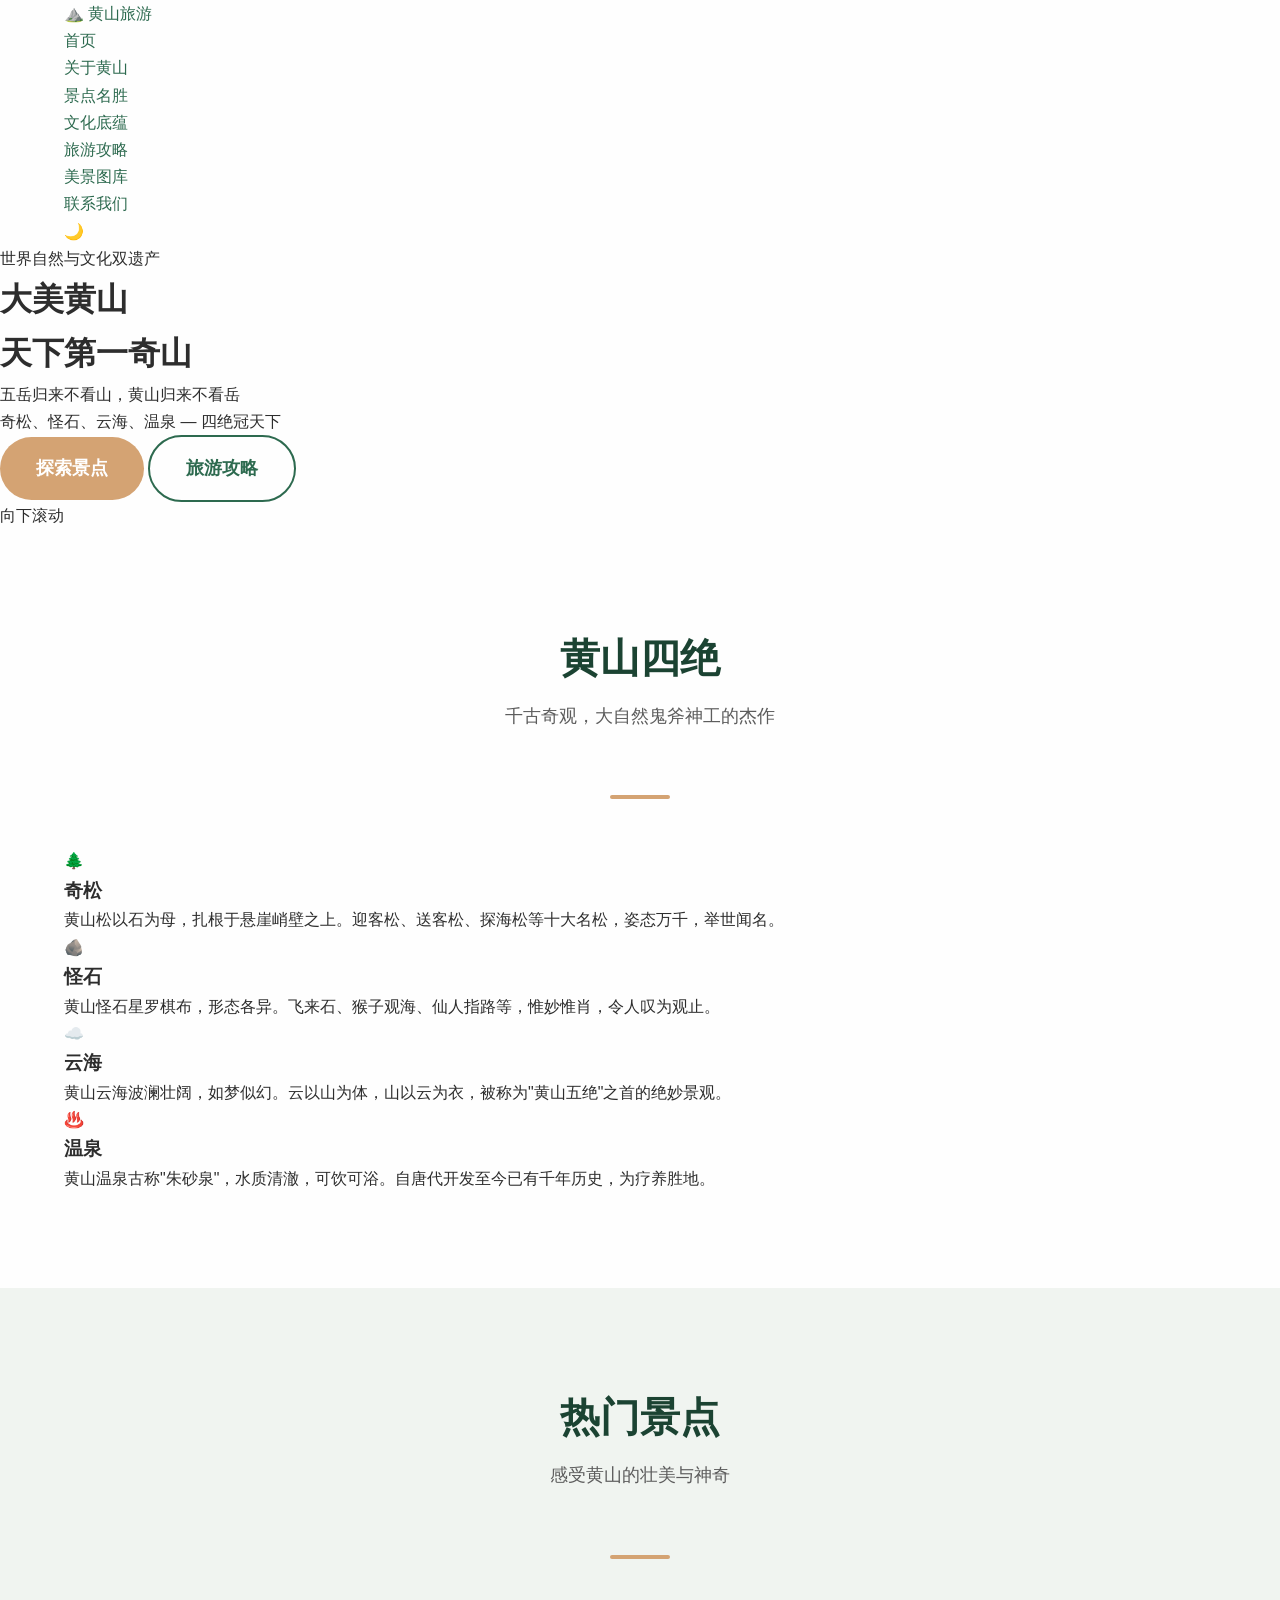
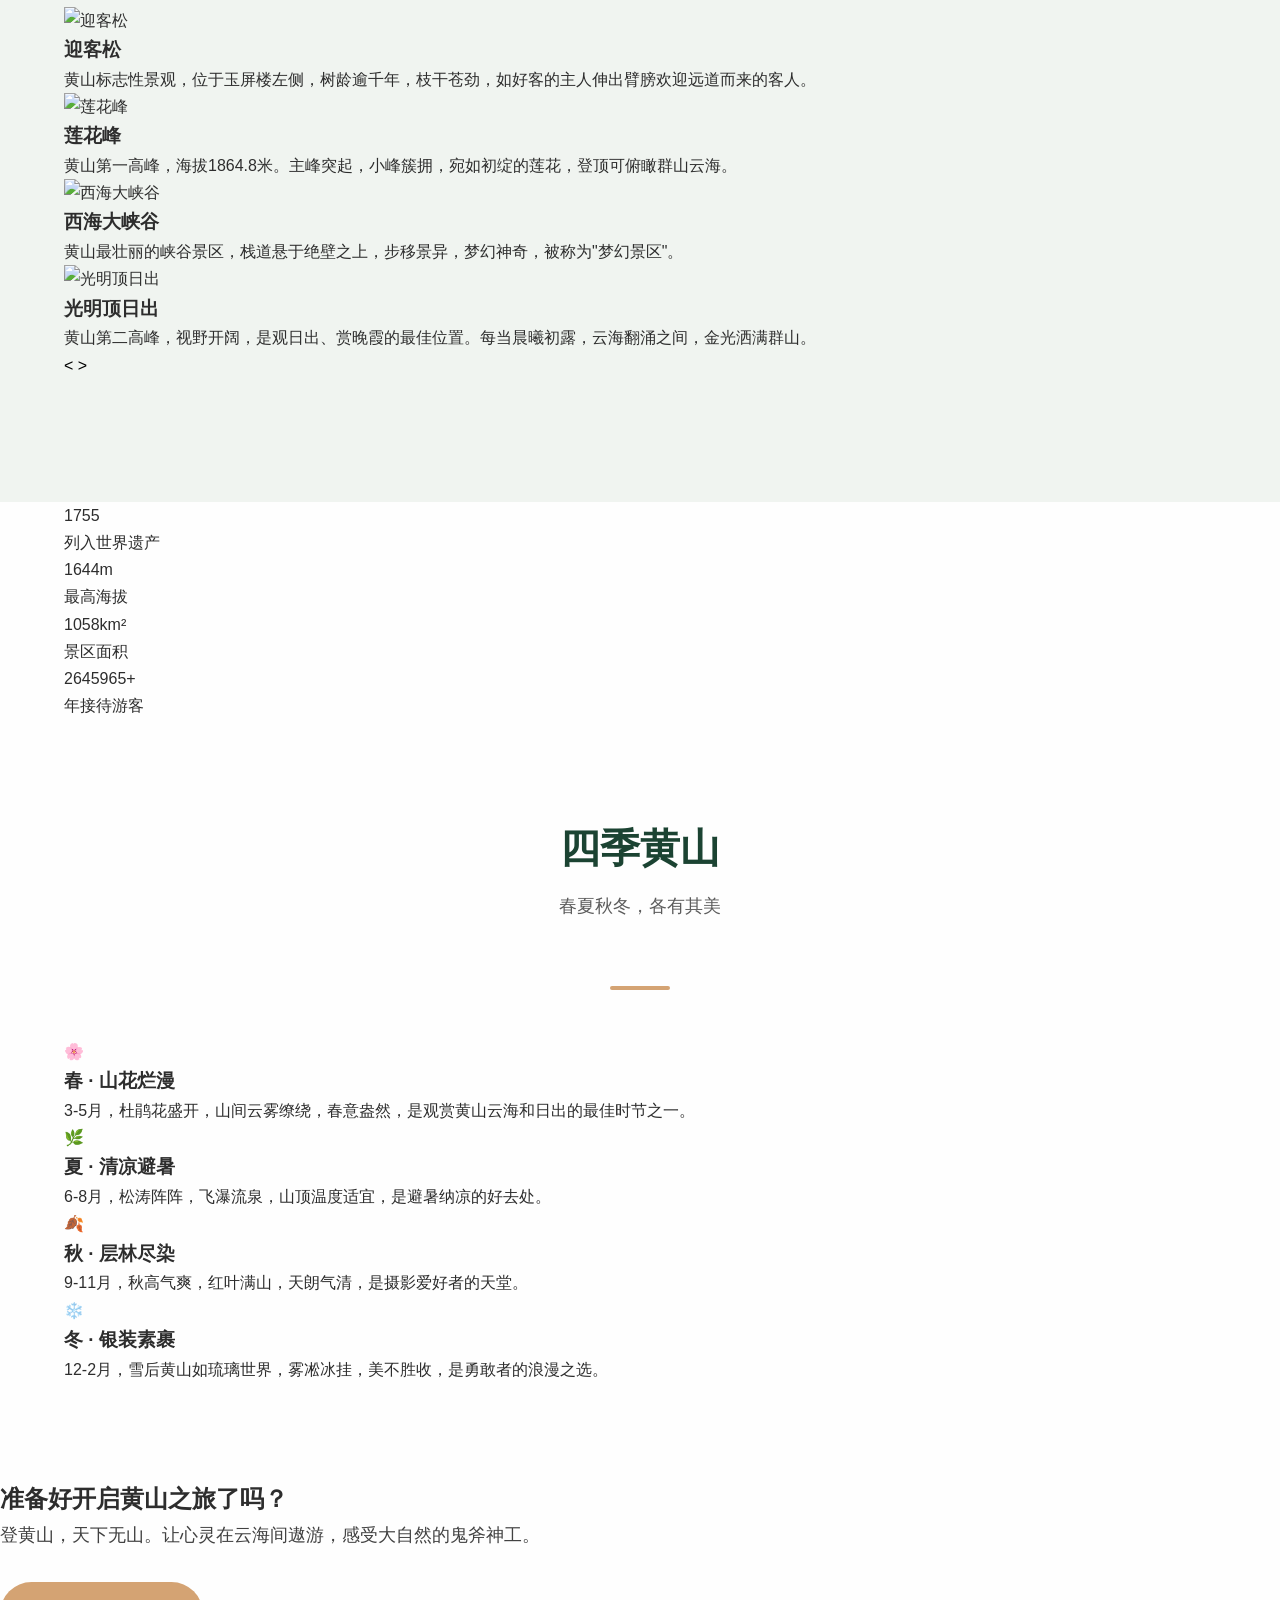
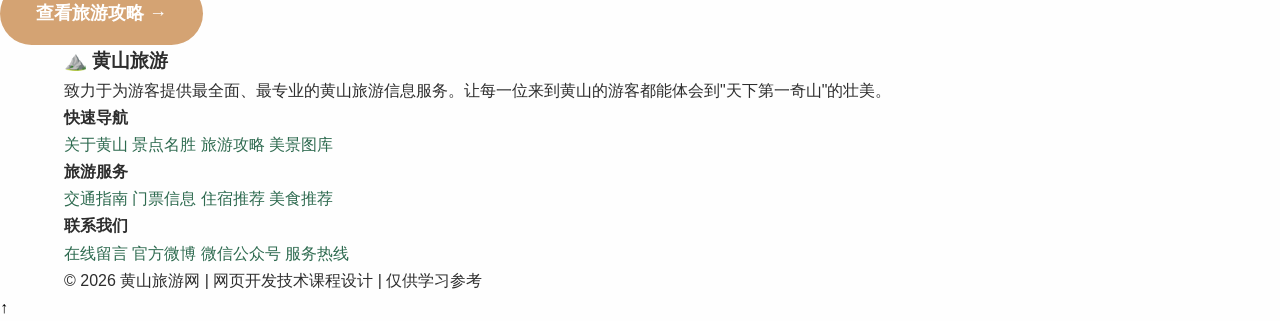
==== index.html @ f095ef77 "黄山旅游网站 v2.0 - 交互地图+3D效果+进度条" ====
<!DOCTYPE html>
<html lang="zh-CN">
<head>
  <meta charset="UTF-8">
  <meta name="viewport" content="width=device-width, initial-scale=1.0">
  <meta name="description" content="黄山 - 世界文化与自然双重遗产, 天下第一奇山。探索黄山奇松、怪石、云海、温泉四绝景观。">
  <meta name="keywords" content="黄山,旅游,风景,奇松,怪石,云海,温泉,中国名山">
  <title>黄山旅游 | 天下第一奇山 - 世界自然与文化双遗产</title>
  <link rel="stylesheet" href="css/style.css">
  <link rel="icon" href="data:image/svg+xml,<svg xmlns=%22http://www.w3.org/2000/svg%22 viewBox=%220 0 100 100%22><text y=%22.9em%22 font-size=%2290%22>⛰️</text></svg>">
</head>
<body>

  <!-- ============ 导航栏 ============ -->
  <nav class="navbar">
    <div class="container">
      <a href="index.html" class="logo">
        <span class="logo-icon">⛰️</span>
        <span>黄山旅游</span>
      </a>
      <ul class="nav-links">
        <li><a href="index.html" class="active">首页</a></li>
        <li><a href="about.html">关于黄山</a></li>
        <li><a href="spots.html">景点名胜</a></li>
        <li><a href="culture.html">文化底蕴</a></li>
        <li><a href="guide.html">旅游攻略</a></li>
        <li><a href="gallery.html">美景图库</a></li>
        <li><a href="contact.html">联系我们</a></li>
      </ul>
      <div style="display:flex;align-items:center;gap:0.5rem;">
        <button class="theme-toggle" aria-label="切换主题" title="切换暗色/亮色模式">🌙</button>
        <button class="hamburger" aria-label="菜单">
          <span></span><span></span><span></span>
        </button>
      </div>
    </div>
  </nav>

  <!-- ============ Hero 区域 ============ -->
  <header class="hero">
    <div class="hero-mountains">
      <div class="hero-mountain"></div>
      <div class="hero-mountain"></div>
      <div class="hero-mountain"></div>
      <div class="hero-mountain"></div>
      <div class="hero-cloud"></div>
      <div class="hero-cloud"></div>
      <div class="hero-cloud"></div>
    </div>
    <div class="hero-content">
      <span class="hero-badge">世界自然与文化双遗产</span>
      <h1 class="hero-title">大美黄山<br>天下第一奇山</h1>
      <p class="hero-desc">五岳归来不看山，黄山归来不看岳<br>奇松、怪石、云海、温泉 — 四绝冠天下</p>
      <div class="hero-buttons">
        <a href="spots.html" class="btn btn-lg btn-accent">探索景点</a>
        <a href="guide.html" class="btn btn-lg btn-outline">旅游攻略</a>
      </div>
    </div>
    <div class="scroll-hint">
      <span>向下滚动</span>
      <div class="arrow"></div>
    </div>
  </header>

  <!-- ============ 四绝特色 ============ -->
  <section class="section" id="features">
    <div class="container">
      <h2 class="section-title reveal">黄山四绝</h2>
      <p class="section-subtitle reveal">千古奇观，大自然鬼斧神工的杰作</p>
      <div class="section-divider reveal"></div>
      <div class="features-grid">
        <div class="feature-card reveal">
          <span class="feature-icon">🌲</span>
          <h3 class="feature-title">奇松</h3>
          <p>黄山松以石为母，扎根于悬崖峭壁之上。迎客松、送客松、探海松等十大名松，姿态万千，举世闻名。</p>
        </div>
        <div class="feature-card reveal">
          <span class="feature-icon">🪨</span>
          <h3 class="feature-title">怪石</h3>
          <p>黄山怪石星罗棋布，形态各异。飞来石、猴子观海、仙人指路等，惟妙惟肖，令人叹为观止。</p>
        </div>
        <div class="feature-card reveal">
          <span class="feature-icon">☁️</span>
          <h3 class="feature-title">云海</h3>
          <p>黄山云海波澜壮阔，如梦似幻。云以山为体，山以云为衣，被称为"黄山五绝"之首的绝妙景观。</p>
        </div>
        <div class="feature-card reveal">
          <span class="feature-icon">♨️</span>
          <h3 class="feature-title">温泉</h3>
          <p>黄山温泉古称"朱砂泉"，水质清澈，可饮可浴。自唐代开发至今已有千年历史，为疗养胜地。</p>
        </div>
      </div>
    </div>
  </section>

  <!-- ============ 热门景点轮播 ============ -->
  <section class="section" style="background:var(--bg-alt);">
    <div class="container">
      <h2 class="section-title reveal">热门景点</h2>
      <p class="section-subtitle reveal">感受黄山的壮美与神奇</p>
      <div class="section-divider reveal"></div>
      <div class="carousel reveal">
        <div class="carousel-track">
          <div class="carousel-slide">
            <img src="https://picsum.photos/seed/mountain1/1200/500" alt="迎客松">
            <div class="carousel-caption">
              <h3>迎客松</h3>
              <p>黄山标志性景观，位于玉屏楼左侧，树龄逾千年，枝干苍劲，如好客的主人伸出臂膀欢迎远道而来的客人。</p>
            </div>
          </div>
          <div class="carousel-slide">
            <img src="https://picsum.photos/seed/mountain2/1200/500" alt="莲花峰">
            <div class="carousel-caption">
              <h3>莲花峰</h3>
              <p>黄山第一高峰，海拔1864.8米。主峰突起，小峰簇拥，宛如初绽的莲花，登顶可俯瞰群山云海。</p>
            </div>
          </div>
          <div class="carousel-slide">
            <img src="https://picsum.photos/seed/mountain3/1200/500" alt="西海大峡谷">
            <div class="carousel-caption">
              <h3>西海大峡谷</h3>
              <p>黄山最壮丽的峡谷景区，栈道悬于绝壁之上，步移景异，梦幻神奇，被称为"梦幻景区"。</p>
            </div>
          </div>
          <div class="carousel-slide">
            <img src="https://picsum.photos/seed/mountain4/1200/500" alt="光明顶日出">
            <div class="carousel-caption">
              <h3>光明顶日出</h3>
              <p>黄山第二高峰，视野开阔，是观日出、赏晚霞的最佳位置。每当晨曦初露，云海翻涌之间，金光洒满群山。</p>
            </div>
          </div>
        </div>
        <button class="carousel-btn prev" aria-label="上一张">&lt;</button>
        <button class="carousel-btn next" aria-label="下一张">&gt;</button>
        <div class="carousel-dots"></div>
      </div>
    </div>
  </section>

  <!-- ============ 统计数据 ============ -->
  <section class="stats">
    <div class="container">
      <div class="stats-grid">
        <div class="stat-item reveal">
          <div class="stat-number" data-count="1990">0</div>
          <div class="stat-label">列入世界遗产</div>
        </div>
        <div class="stat-item reveal">
          <div class="stat-number" data-count="1864">0<span class="stat-suffix">m</span></div>
          <div class="stat-label">最高海拔</div>
        </div>
        <div class="stat-item reveal">
          <div class="stat-number" data-count="1200">0<span class="stat-suffix">km²</span></div>
          <div class="stat-label">景区面积</div>
        </div>
        <div class="stat-item reveal">
          <div class="stat-number" data-count="3000000">0<span class="stat-suffix">+</span></div>
          <div class="stat-label">年接待游客</div>
        </div>
      </div>
    </div>
  </section>

  <!-- ============ 最佳季节 ============ -->
  <section class="section">
    <div class="container">
      <h2 class="section-title reveal">四季黄山</h2>
      <p class="section-subtitle reveal">春夏秋冬，各有其美</p>
      <div class="section-divider reveal"></div>
      <div class="features-grid">
        <div class="feature-card reveal">
          <span class="feature-icon">🌸</span>
          <h3 class="feature-title">春 · 山花烂漫</h3>
          <p>3-5月，杜鹃花盛开，山间云雾缭绕，春意盎然，是观赏黄山云海和日出的最佳时节之一。</p>
        </div>
        <div class="feature-card reveal">
          <span class="feature-icon">🌿</span>
          <h3 class="feature-title">夏 · 清凉避暑</h3>
          <p>6-8月，松涛阵阵，飞瀑流泉，山顶温度适宜，是避暑纳凉的好去处。</p>
        </div>
        <div class="feature-card reveal">
          <span class="feature-icon">🍂</span>
          <h3 class="feature-title">秋 · 层林尽染</h3>
          <p>9-11月，秋高气爽，红叶满山，天朗气清，是摄影爱好者的天堂。</p>
        </div>
        <div class="feature-card reveal">
          <span class="feature-icon">❄️</span>
          <h3 class="feature-title">冬 · 银装素裹</h3>
          <p>12-2月，雪后黄山如琉璃世界，雾凇冰挂，美不胜收，是勇敢者的浪漫之选。</p>
        </div>
      </div>
    </div>
  </section>

  <!-- ============ CTA 区域 ============ -->
  <section class="parallax-section" style="background-image:url('https://picsum.photos/seed/huangshan/1400/500');">
    <div class="parallax-content">
      <h2>准备好开启黄山之旅了吗？</h2>
      <p style="font-size:1.125rem;margin-bottom:2rem;opacity:.9;">登黄山，天下无山。让心灵在云海间遨游，感受大自然的鬼斧神工。</p>
      <a href="guide.html" class="btn btn-lg btn-accent">查看旅游攻略 →</a>
    </div>
  </section>

  <!-- ============ 页脚 ============ -->
  <footer class="footer">
    <div class="container">
      <div class="footer-grid">
        <div class="footer-brand">
          <h3>⛰️ 黄山旅游</h3>
          <p>致力于为游客提供最全面、最专业的黄山旅游信息服务。让每一位来到黄山的游客都能体会到"天下第一奇山"的壮美。</p>
        </div>
        <div class="footer-col">
          <h4>快速导航</h4>
          <a href="about.html">关于黄山</a>
          <a href="spots.html">景点名胜</a>
          <a href="guide.html">旅游攻略</a>
          <a href="gallery.html">美景图库</a>
        </div>
        <div class="footer-col">
          <h4>旅游服务</h4>
          <a href="guide.html#transport">交通指南</a>
          <a href="guide.html#ticket">门票信息</a>
          <a href="guide.html#hotel">住宿推荐</a>
          <a href="guide.html#food">美食推荐</a>
        </div>
        <div class="footer-col">
          <h4>联系我们</h4>
          <a href="contact.html">在线留言</a>
          <a href="#">官方微博</a>
          <a href="#">微信公众号</a>
          <a href="#">服务热线</a>
        </div>
      </div>
      <div class="footer-bottom">
        <p>&copy; 2026 黄山旅游网 | 网页开发技术课程设计 | 仅供学习参考</p>
      </div>
    </div>
  </footer>

  <!-- 返回顶部 -->
  <button class="back-to-top" aria-label="返回顶部" title="返回顶部">↑</button>

  <script src="js/main.js"></script>
  <script src="js/gallery.js"></script>
  <script src="js/form.js"></script>
</body>
</html>
---- css/style.css ----
﻿/* ============================================================
   黄山旅游景点网站 - 主样式表
   主题: 自然山水 · 中国风
   色彩方案: 松绿 + 云白 + 岩灰 + 金秋点缀
   ============================================================ */

/* ============ CSS 自定义属性 (变量) ============ */
:root {
  --primary: #2d6a4f;
  --primary-light: #40916c;
  --primary-dark: #1b4332;
  --primary-pale: #d8f3dc;
  --accent: #d4a373;
  --accent-light: #faedcd;
  --accent-dark: #b07d4b;
  --bg: #fefefe;
  --bg-alt: #f0f4f0;
  --text: #2d2d2d;
  --text-light: #5c5c5c;
  --text-muted: #8a8a8a;
  --border: #dde1dd;
  --white: #ffffff;
  --black: #1a1a1a;
  --success: #52b788;
  --warning: #e9c46a;
  --danger: #e76f51;
  --info: #457b9d;
  --font-sans: "Microsoft YaHei", "PingFang SC", "Helvetica Neue", Arial, sans-serif;
  --font-serif: "SimSun", "Noto Serif SC", Georgia, serif;
  --font-title: "STKaiti", "KaiTi", "楷体", var(--font-serif);
  --fs-xs: 0.75rem; --fs-sm: 0.875rem; --fs-base: 1rem;
  --fs-lg: 1.125rem; --fs-xl: 1.25rem; --fs-2xl: 1.5rem;
  --fs-3xl: 2rem; --fs-4xl: 2.5rem; --fs-5xl: 3.5rem;
  --space-xs: 0.25rem; --space-sm: 0.5rem; --space-md: 1rem;
  --space-lg: 1.5rem; --space-xl: 2rem; --space-2xl: 3rem;
  --space-3xl: 4rem; --space-4xl: 6rem;
  --radius-sm: 4px; --radius-md: 8px; --radius-lg: 16px;
  --radius-xl: 24px; --radius-full: 9999px;
  --shadow-sm: 0 1px 3px rgba(0,0,0,.08);
  --shadow-md: 0 4px 12px rgba(0,0,0,.1);
  --shadow-lg: 0 10px 30px rgba(0,0,0,.12);
  --shadow-xl: 0 20px 60px rgba(0,0,0,.15);
  --transition-fast: 0.15s ease;
  --transition: 0.3s ease;
  --transition-slow: 0.5s ease;
  --nav-height: 72px;
}

[data-theme="dark"] {
  --primary: #40916c;
  --primary-light: #52b788;
  --primary-dark: #2d6a4f;
  --primary-pale: #1b4332;
  --accent: #e9c46a;
  --accent-light: #3d3525;
  --bg: #1a1d1a;
  --bg-alt: #222522;
  --text: #e0e0e0;
  --text-light: #b0b0b0;
  --text-muted: #787878;
  --border: #333633;
  --white: #2a2d2a;
  --black: #f0f0f0;
  --shadow-sm: 0 1px 3px rgba(0,0,0,.3);
  --shadow-md: 0 4px 12px rgba(0,0,0,.4);
  --shadow-lg: 0 10px 30px rgba(0,0,0,.5);
}

/* ============ 全局重置 ============ */
*, *::before, *::after { margin: 0; padding: 0; box-sizing: border-box; }
html { scroll-behavior: smooth; scroll-padding-top: var(--nav-height); font-size: 16px; }
body {
  font-family: var(--font-sans);
  font-size: var(--fs-base);
  line-height: 1.7;
  color: var(--text);
  background: var(--bg);
  overflow-x: hidden;
  transition: background var(--transition), color var(--transition);
}
a { color: var(--primary); text-decoration: none; transition: color var(--transition-fast); }
a:hover { color: var(--primary-dark); }
img { max-width: 100%; height: auto; display: block; }
ul, ol { list-style: none; }
button { cursor: pointer; font: inherit; border: none; background: none; }

/* ============ 工具类 ============ */
.container { width: 100%; max-width: 1200px; margin: 0 auto; padding: 0 var(--space-lg); }
.section { padding: var(--space-4xl) 0; }
.section-title {
  font-family: var(--font-title);
  font-size: var(--fs-4xl);
  color: var(--primary-dark);
  text-align: center;
  margin-bottom: var(--space-sm);
}
.section-subtitle {
  text-align: center;
  color: var(--text-light);
  font-size: var(--fs-lg);
  margin-bottom: var(--space-3xl);
}
.section-divider {
  width: 60px; height: 4px;
  background: var(--accent);
  margin: var(--space-md) auto var(--space-2xl);
  border-radius: var(--radius-full);
}
.btn {
  display: inline-flex; align-items: center; gap: var(--space-sm);
  padding: 12px 28px; border-radius: var(--radius-full);
  font-size: var(--fs-base); font-weight: 600;
  transition: all var(--transition); white-space: nowrap;
}
.btn-primary {
  background: var(--primary); color: var(--white) !important;
  box-shadow: 0 4px 15px rgba(45,106,79,.35);
}
.btn-primary:hover {
  background: var(--primary-dark); transform: translateY(-2px);
  box-shadow: 0 6px 20px rgba(45,106,79,.45);
}
.btn-outline { border: 2px solid var(--primary); color: var(--primary); }
.btn-outline:hover { background: var(--primary); color: var(--white) !important; }
.btn-accent { background: var(--accent); color: var(--white) !important; }
.btn-accent:hover { background: var(--accent-dark); transform: translateY(-2px); }
.btn-lg { padding: 16px 36px; font-size: var(--fs-lg); }
.btn-sm { padding: 8px 20px; font-size: var(--fs-sm); }
.text-center { text-align: center; }
.mt-1 { margin-top: var(--space-md); }
.mt-2 { margin-top: var(--space-xl); }
.mt-3 { margin-top: var(--space-2xl); }
.mb-1 { margin-bottom: var(--space-md); }
.mb-2 { margin-bottom: var(--space-xl); }
.two-col {
  display: grid;
  grid-template-columns: 1fr 1fr;
  gap: var(--space-2xl);
  align-items: center;
}
.two-col-img {
  border-radius: var(--radius-lg);
  box-shadow: var(--shadow-lg);
}

/* ============ 动画 CSS ============ */
@keyframes fadeInUp {
  from { opacity: 0; transform: translateY(30px); }
  to { opacity: 1; transform: translateY(0); }
}
@keyframes fadeIn {
  from { opacity: 0; }
  to { opacity: 1; }
}
@keyframes pulse {
  0%,100% { transform: scale(1); }
  50% { transform: scale(1.05); }
}
@keyframes slideInLeft {
  from { opacity: 0; transform: translateX(-40px); }
  to { opacity: 1; transform: translateX(0); }
}
@keyframes slideInRight {
  from { opacity: 0; transform: translateX(40px); }
  to { opacity: 1; transform: translateX(0); }
}
@keyframes countUp {
  from { opacity: 0; transform: translateY(10px); }
  to { opacity: 1; transform: translateY(0); }
}

/* 导入模块CSS */
@import "hero.css";
@import "components.css";
@import "media.css";
@import "layout.css";
@import "responsive.css";

@import "interactive.css";
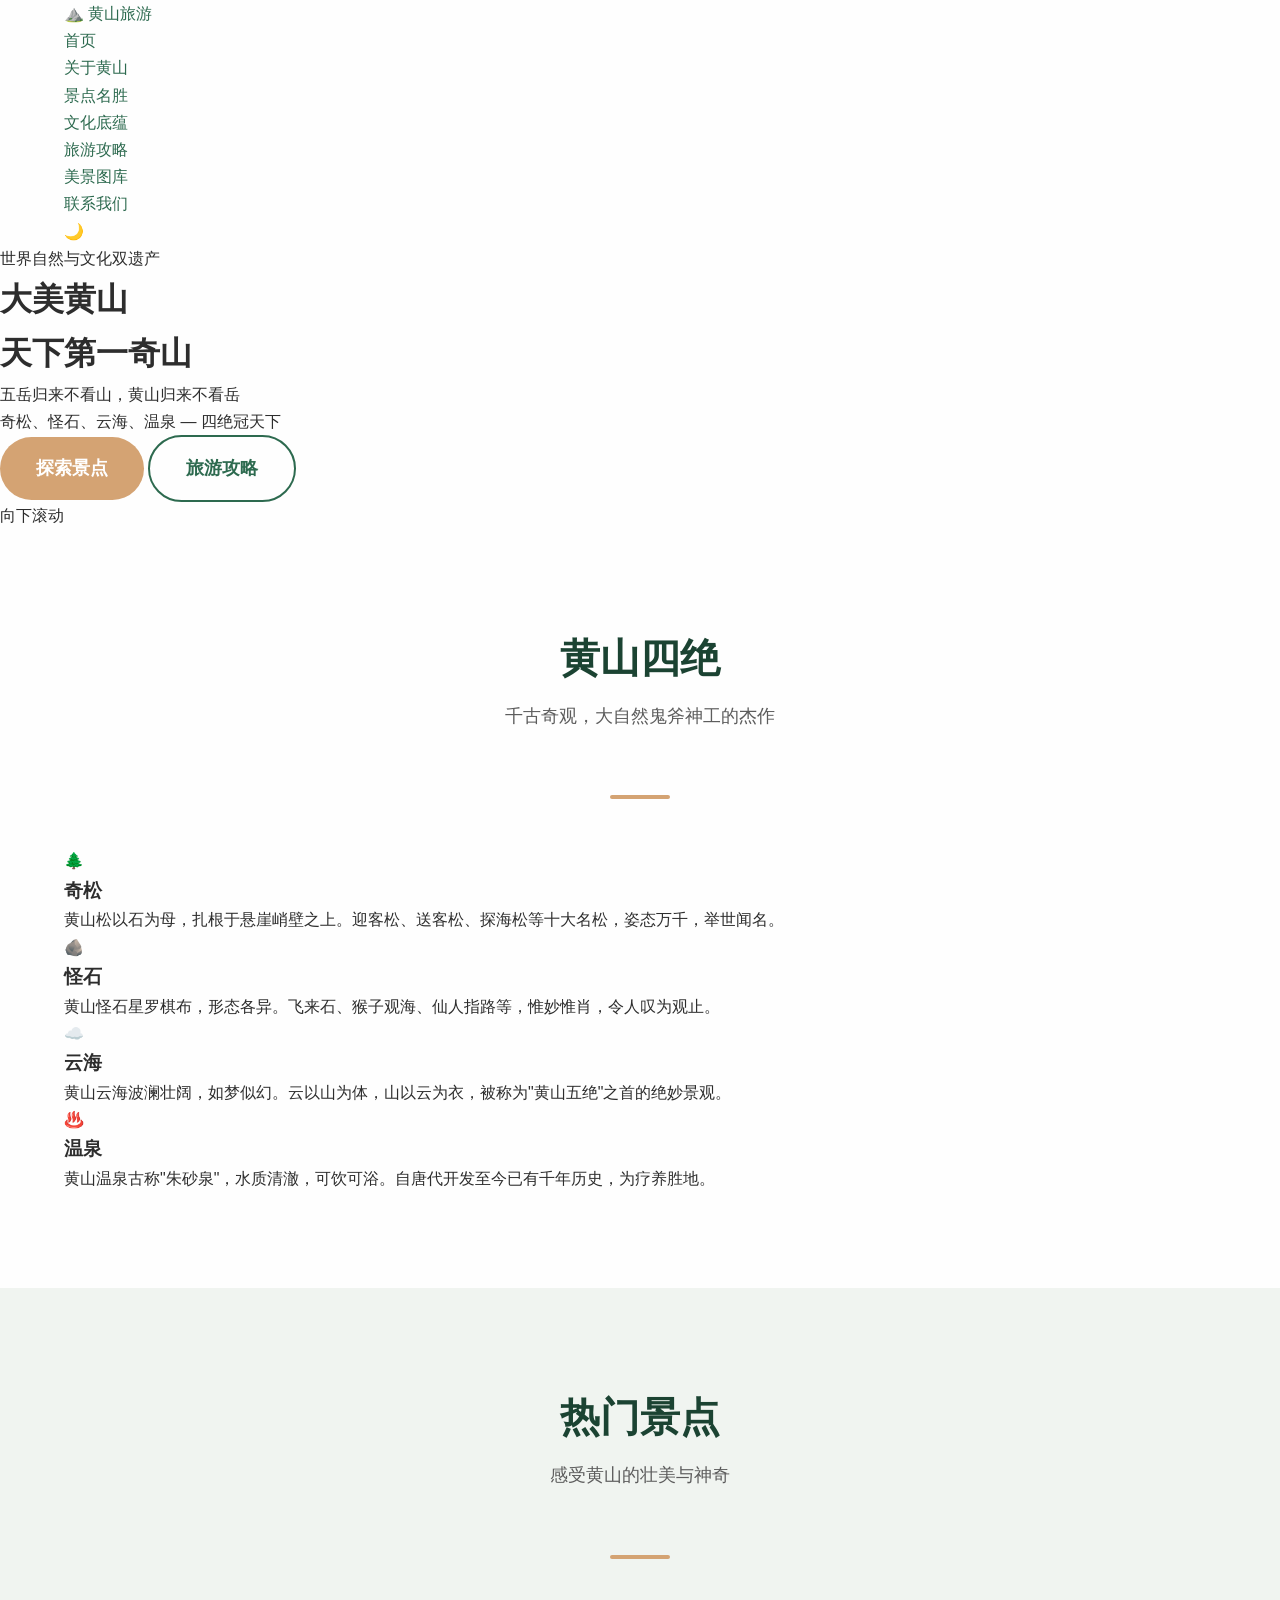
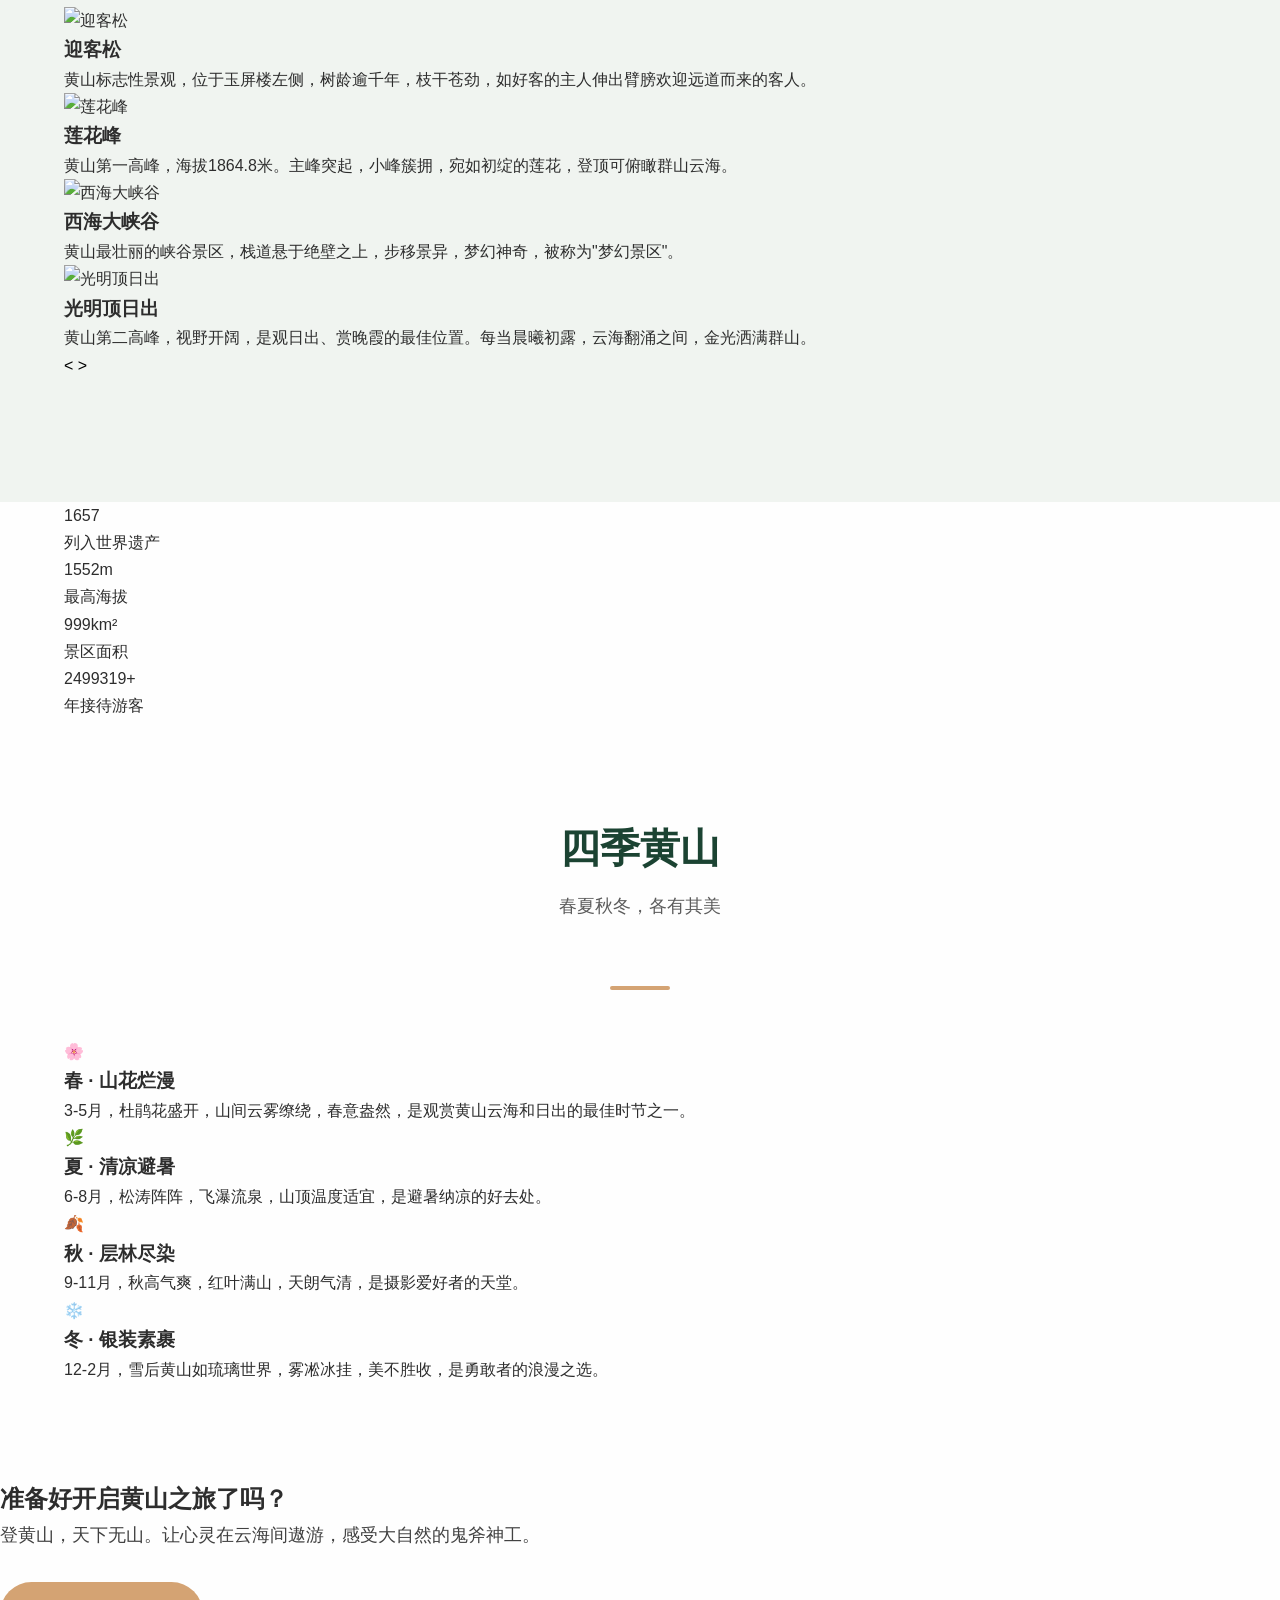
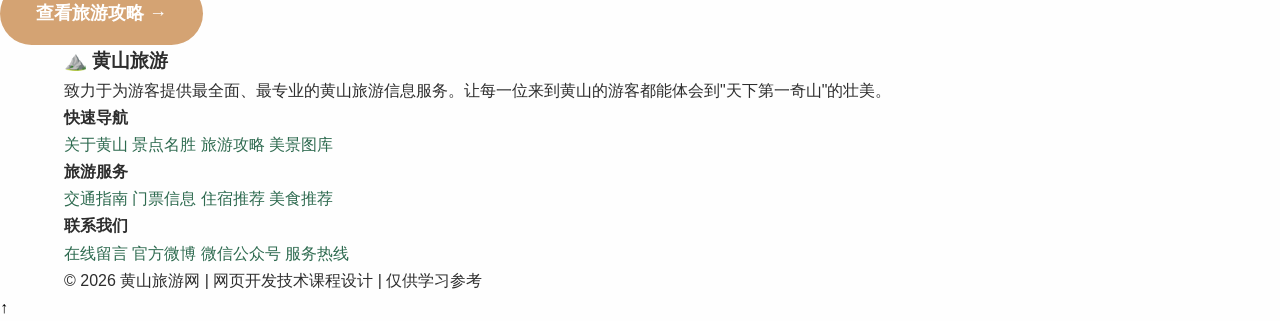
==== commit a9a19650: "v2.1: 交互地图+3D效果+进度条 (修复完成)" ====
--- a/index.html
+++ b/index.html
@@ -243,5 +243,6 @@
   <script src="js/main.js"></script>
   <script src="js/gallery.js"></script>
   <script src="js/form.js"></script>
+  <script src="js/effects.js"></script>
 </body>
 </html>
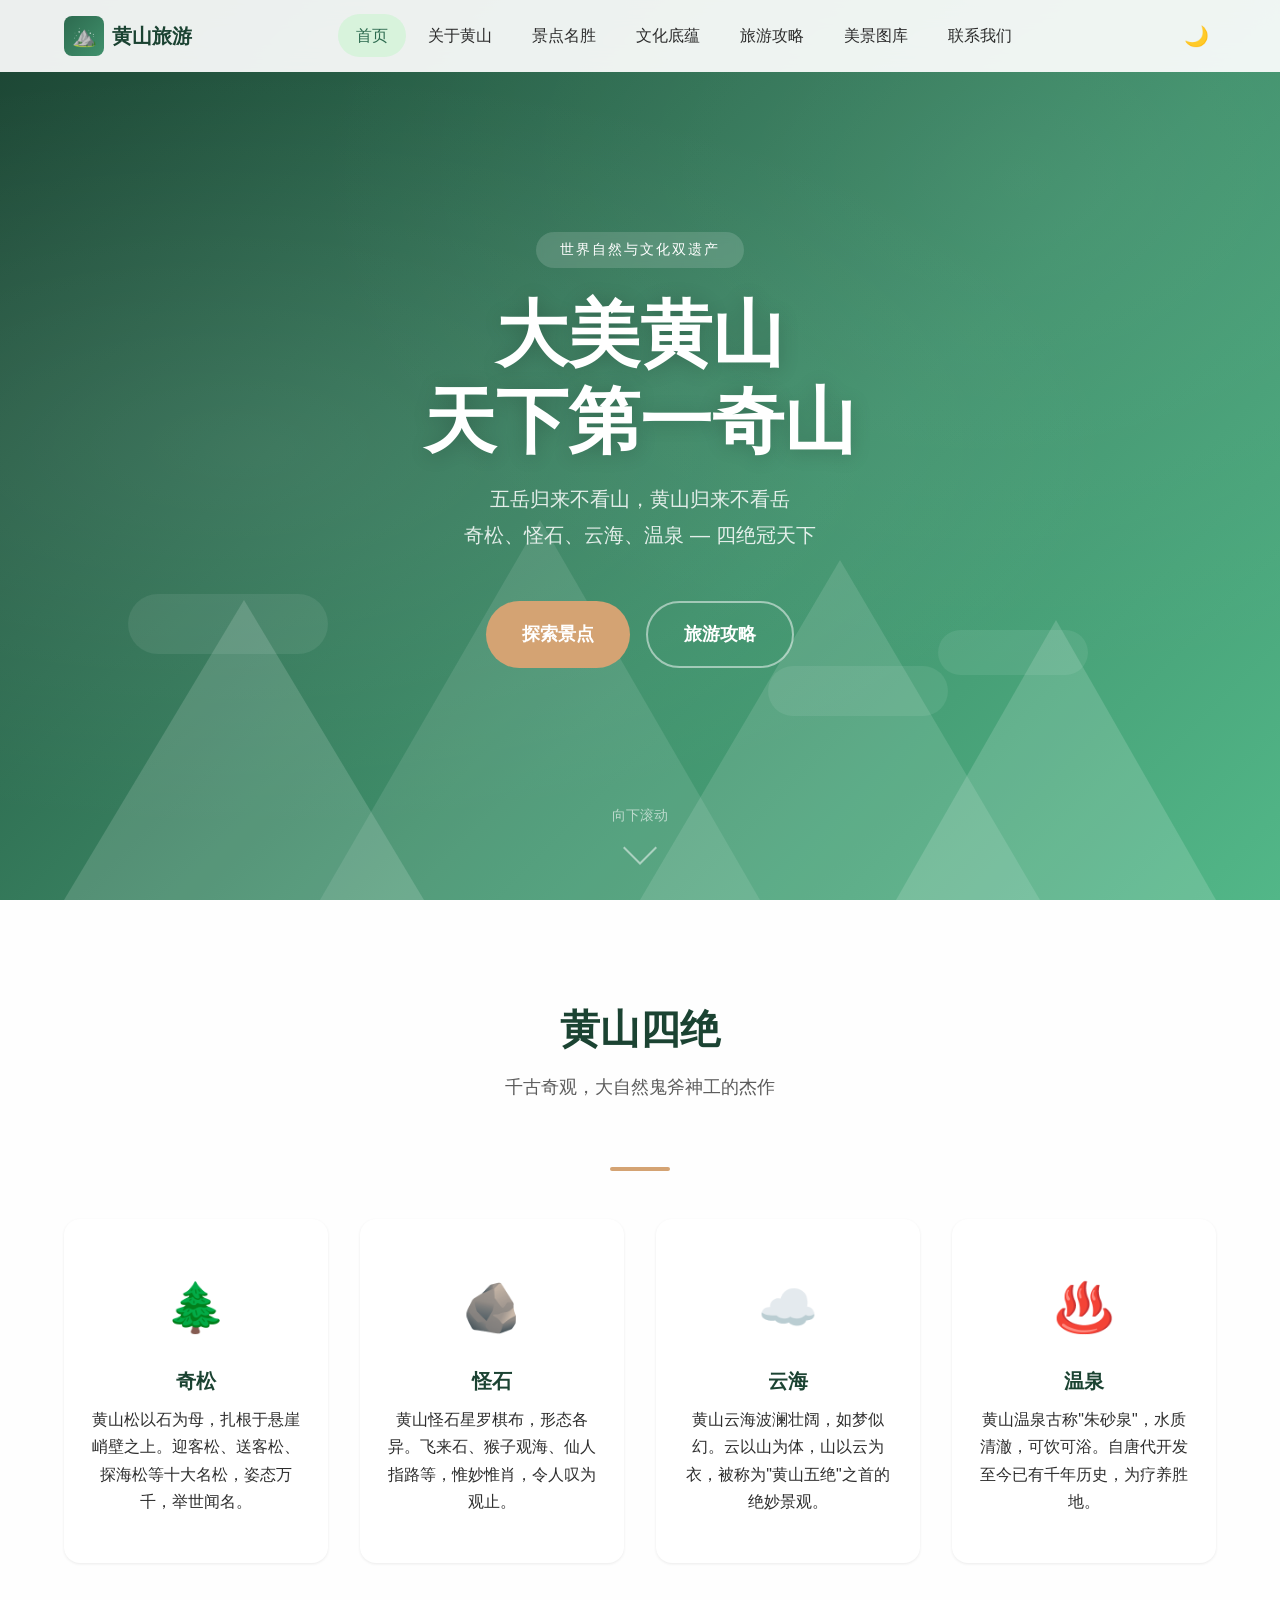
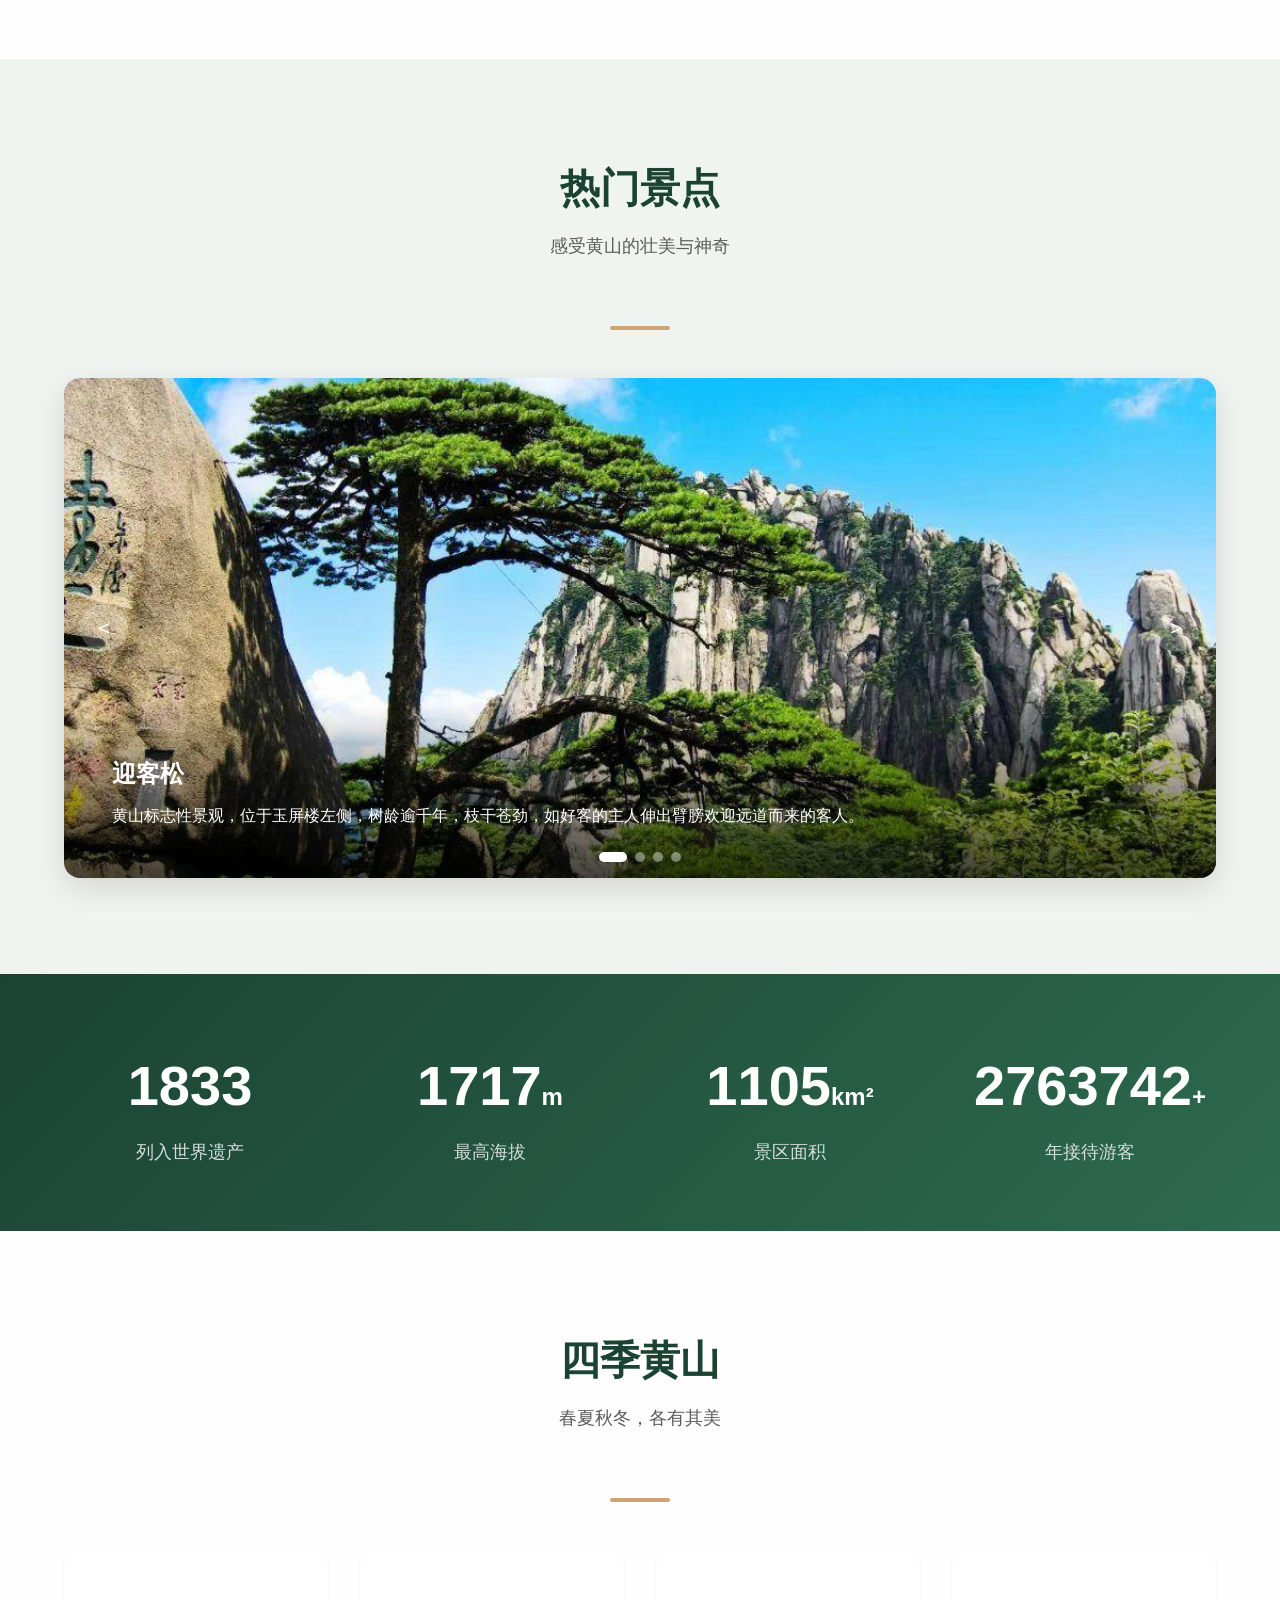
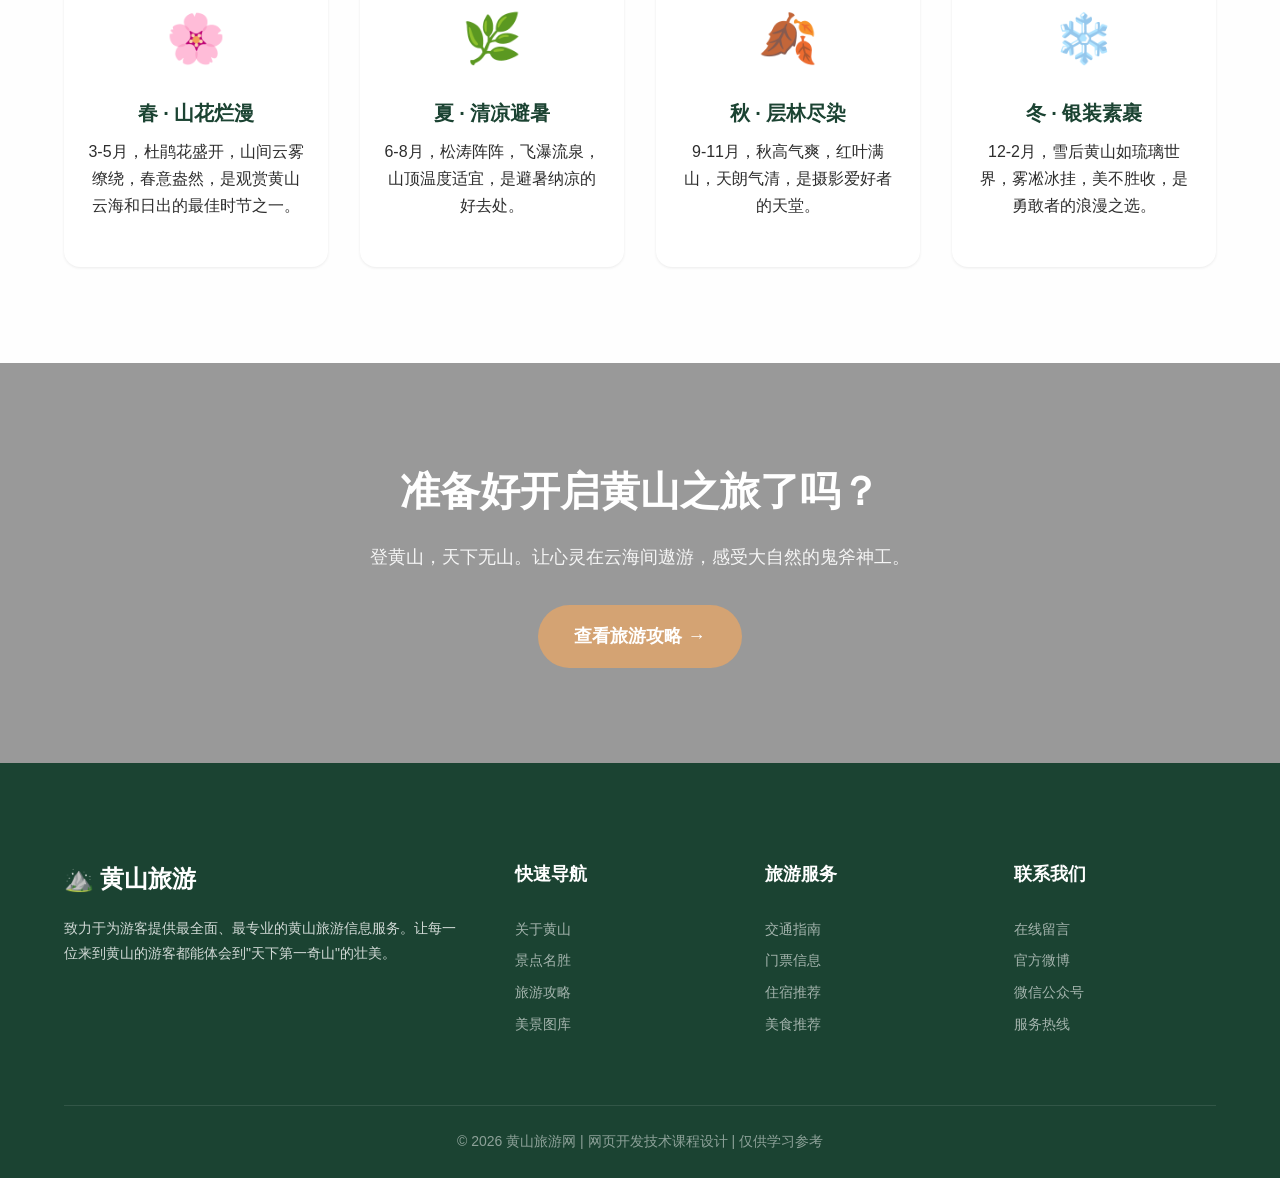
==== commit e71f43fc: "feat: 替换picsum占位图为本地实拍图片（迎客松/莲花峰/西海大峡谷/光明顶/云海/冬雪等）" ====
--- a/index.html
+++ b/index.html
@@ -102,28 +102,28 @@
       <div class="carousel reveal">
         <div class="carousel-track">
           <div class="carousel-slide">
-            <img src="https://picsum.photos/seed/mountain1/1200/500" alt="迎客松">
+            <img src="images/迎客松/迎客松_1.jpeg" alt="迎客松">
             <div class="carousel-caption">
               <h3>迎客松</h3>
               <p>黄山标志性景观，位于玉屏楼左侧，树龄逾千年，枝干苍劲，如好客的主人伸出臂膀欢迎远道而来的客人。</p>
             </div>
           </div>
           <div class="carousel-slide">
-            <img src="https://picsum.photos/seed/mountain2/1200/500" alt="莲花峰">
+            <img src="images/莲花峰/莲花峰_1.jpg" alt="莲花峰">
             <div class="carousel-caption">
               <h3>莲花峰</h3>
               <p>黄山第一高峰，海拔1864.8米。主峰突起，小峰簇拥，宛如初绽的莲花，登顶可俯瞰群山云海。</p>
             </div>
           </div>
           <div class="carousel-slide">
-            <img src="https://picsum.photos/seed/mountain3/1200/500" alt="西海大峡谷">
+            <img src="images/西海大峡谷/西海大峡谷_1.jpg" alt="西海大峡谷">
             <div class="carousel-caption">
               <h3>西海大峡谷</h3>
               <p>黄山最壮丽的峡谷景区，栈道悬于绝壁之上，步移景异，梦幻神奇，被称为"梦幻景区"。</p>
             </div>
           </div>
           <div class="carousel-slide">
-            <img src="https://picsum.photos/seed/mountain4/1200/500" alt="光明顶日出">
+            <img src="images/光明顶日出/光明顶日出_1.jpg" alt="光明顶日出">
             <div class="carousel-caption">
               <h3>光明顶日出</h3>
               <p>黄山第二高峰，视野开阔，是观日出、赏晚霞的最佳位置。每当晨曦初露，云海翻涌之间，金光洒满群山。</p>
@@ -193,7 +193,7 @@
   </section>
 
   <!-- ============ CTA 区域 ============ -->
-  <section class="parallax-section" style="background-image:url('https://picsum.photos/seed/huangshan/1400/500');">
+  <section class="parallax-section" style="background-image:url('images/光明顶日出/光明顶日出_2.jpg');">
     <div class="parallax-content">
       <h2>准备好开启黄山之旅了吗？</h2>
       <p style="font-size:1.125rem;margin-bottom:2rem;opacity:.9;">登黄山，天下无山。让心灵在云海间遨游，感受大自然的鬼斧神工。</p>
--- a/css/style.css
+++ b/css/style.css
@@ -1,8 +1,40 @@
-﻿/* ============================================================
+/* ============================================================
    黄山旅游景点网站 - 主样式表
    主题: 自然山水 · 中国风
    色彩方案: 松绿 + 云白 + 岩灰 + 金秋点缀
    ============================================================ */
+
+/* 导入模块CSS — 必须在所有规则之前 */
+@import "hero.css";
+@import "components.css";
+@import "media.css";
+@import "layout.css";
+@import "responsive.css";
+@import "interactive.css";
+
+
+
+/* ============ 导航栏水平布局 ============ */
+.nav-links {
+  display: flex !important;
+  flex-direction: row !important;
+  align-items: center;
+  gap: var(--space-xs);
+}
+.nav-links a {
+  display: block;
+  padding: 8px 18px;
+  border-radius: var(--radius-full);
+  color: var(--text);
+  font-weight: 500;
+  transition: all var(--transition-fast);
+  position: relative;
+}
+.nav-links a:hover,
+.nav-links a.active {
+  color: var(--primary);
+  background: var(--primary-pale);
+}
 
 /* ============ CSS 自定义属性 (变量) ============ */
 :root {
@@ -169,11 +201,4 @@
   to { opacity: 1; transform: translateY(0); }
 }
 
-/* 导入模块CSS */
-@import "hero.css";
-@import "components.css";
-@import "media.css";
-@import "layout.css";
-@import "responsive.css";
-
-@import "interactive.css";+
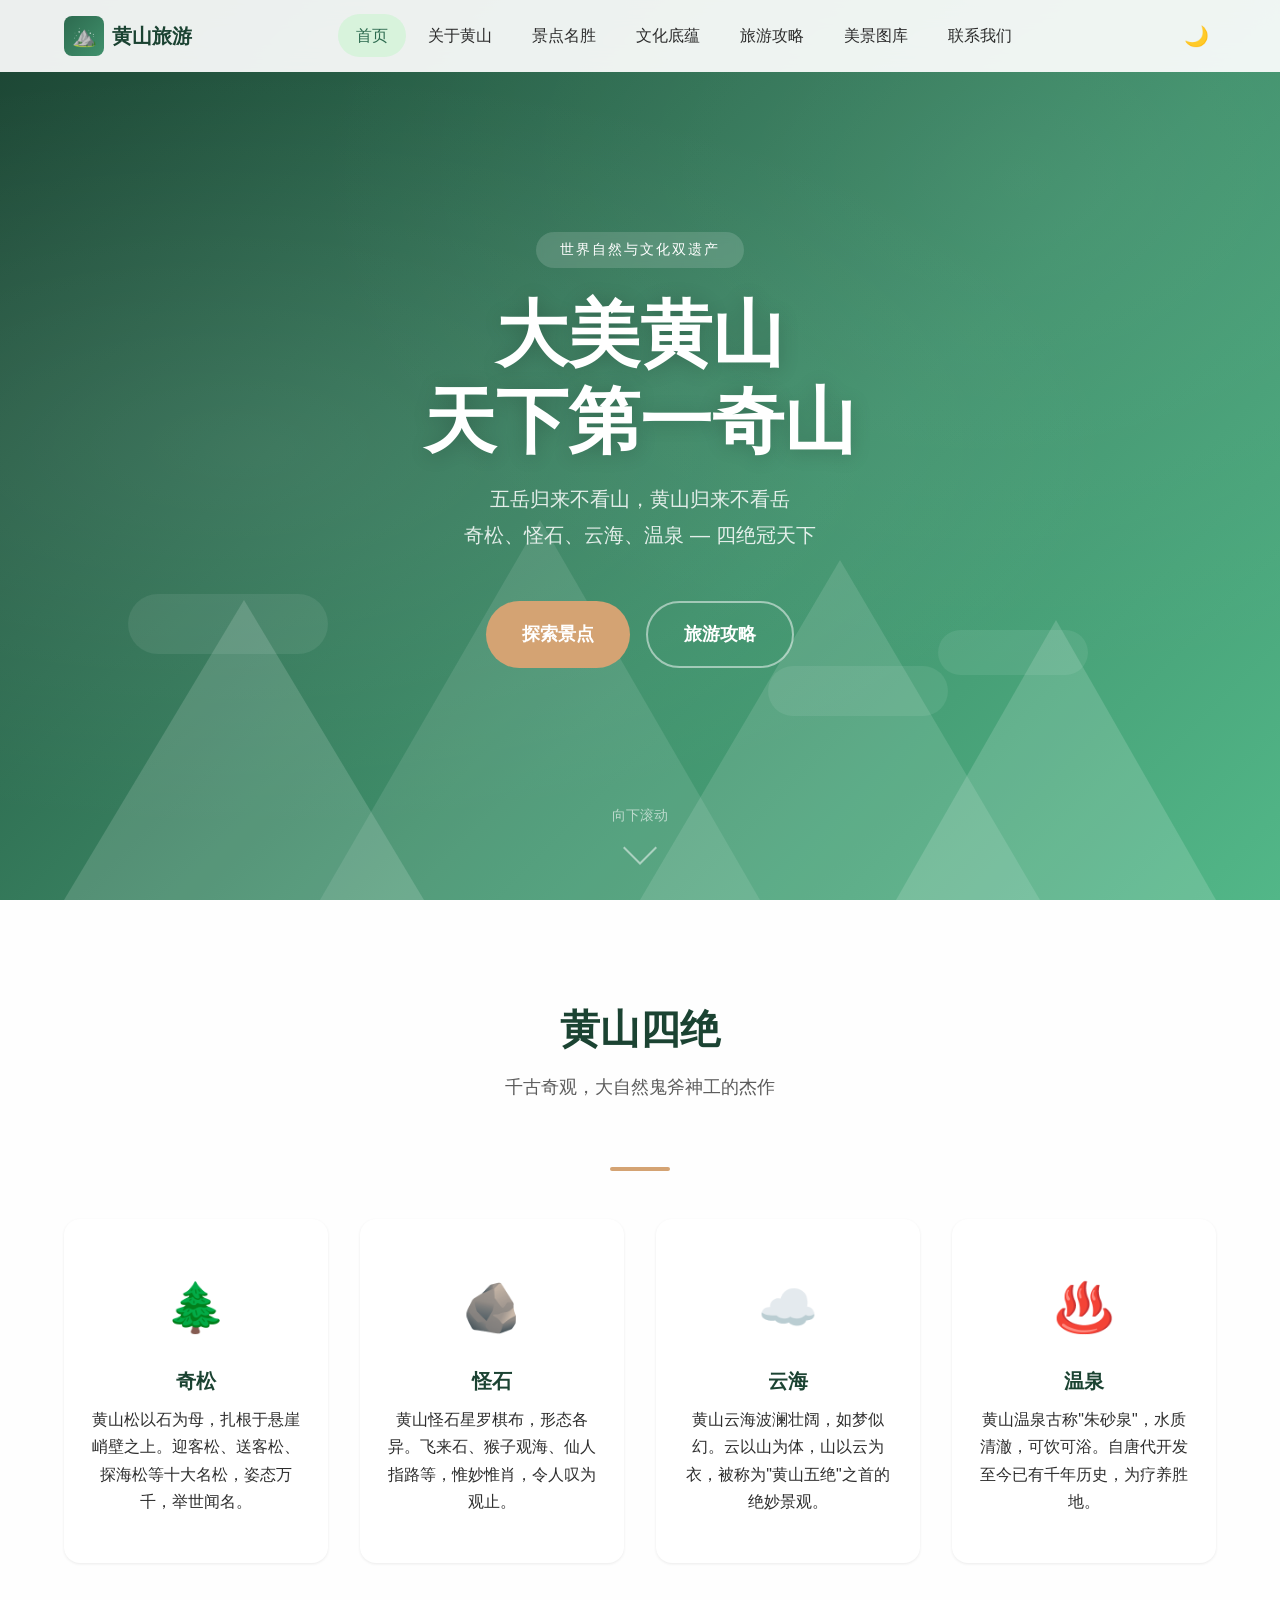
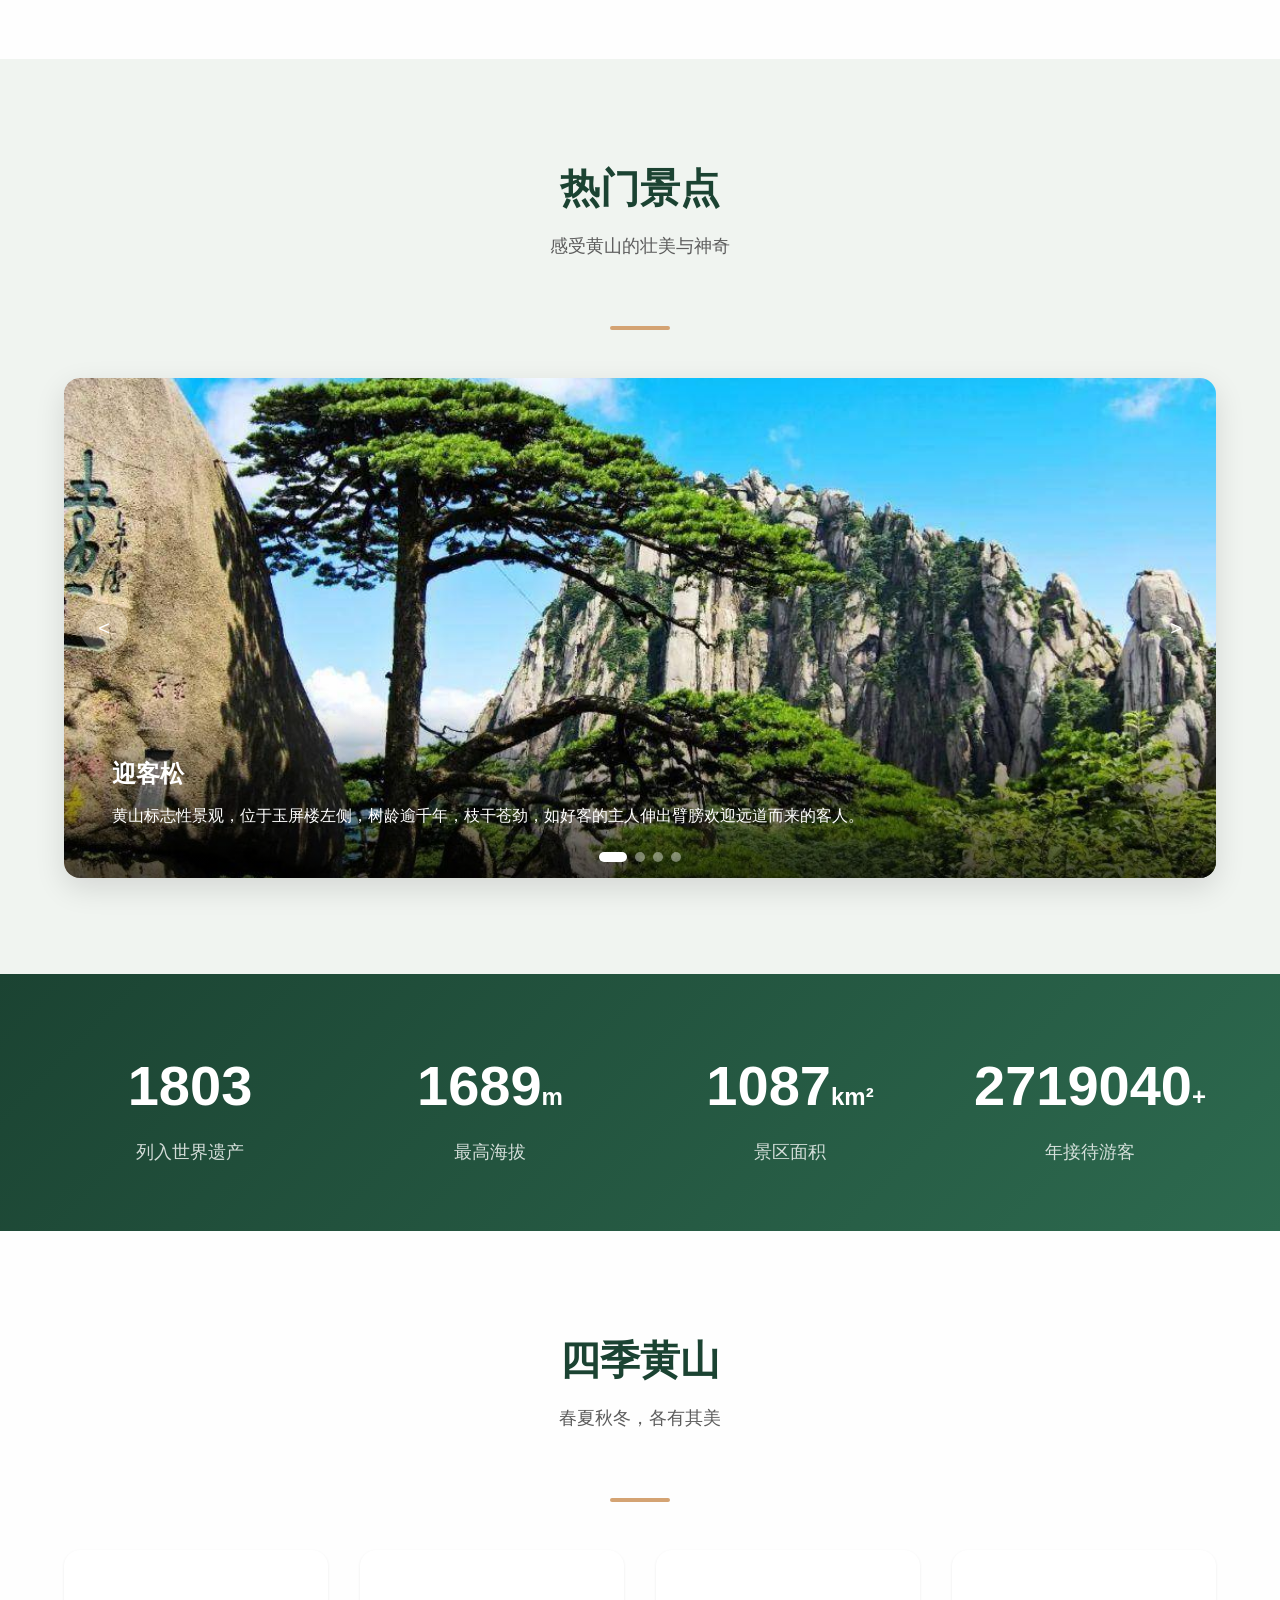
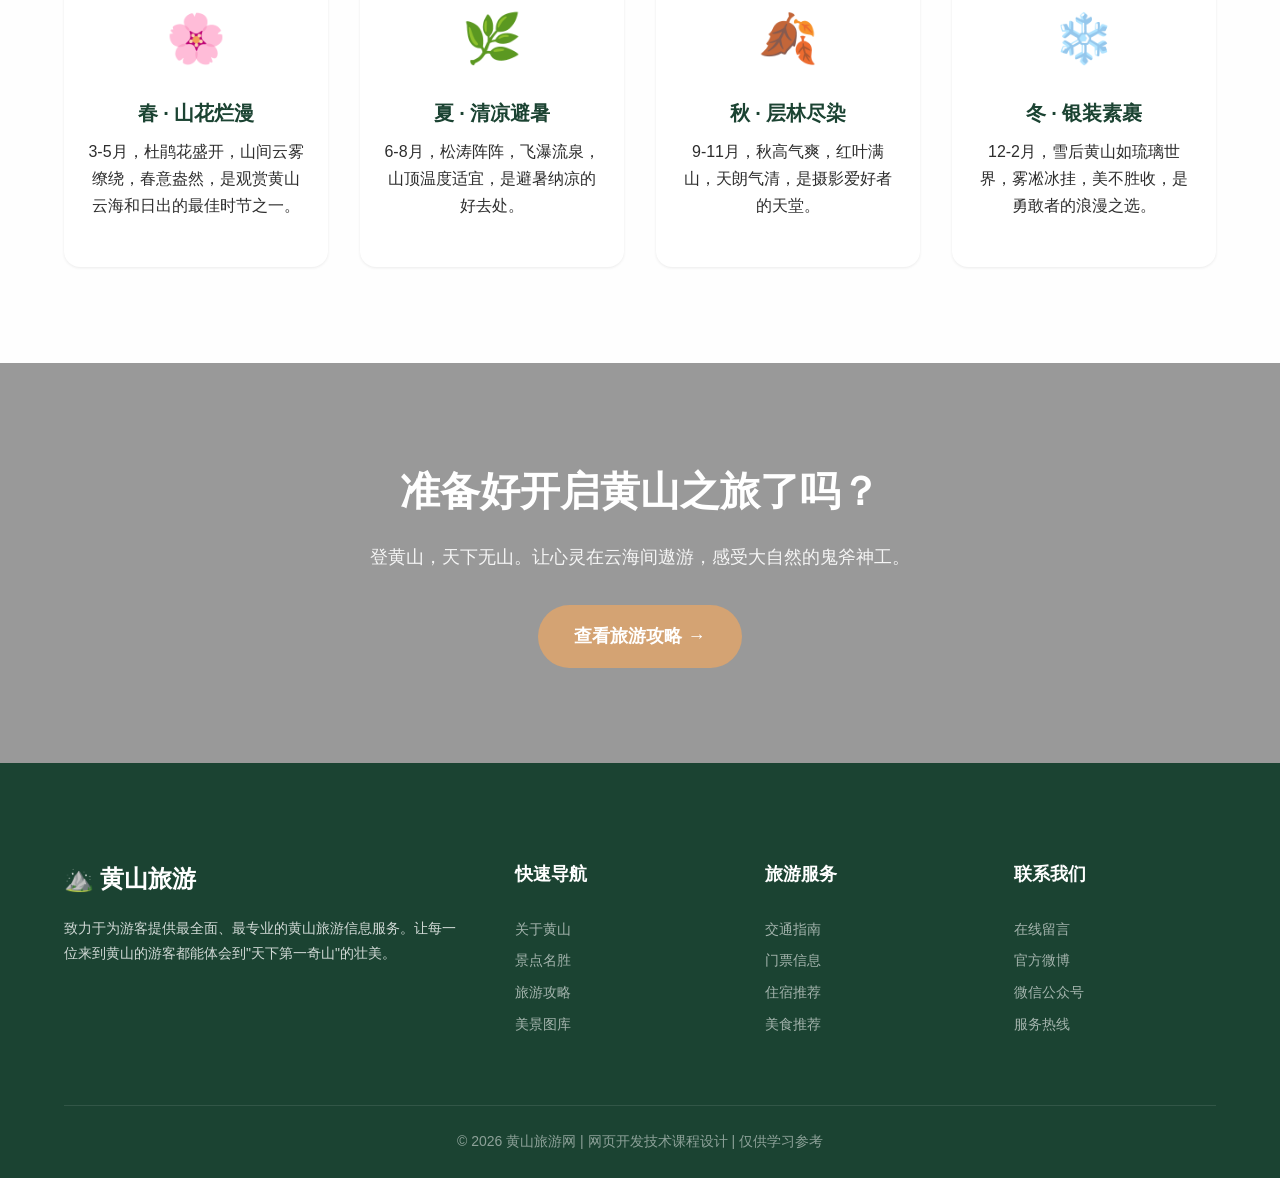
==== commit fcdc0136: "fix: 更新图片路径以匹配调整后的文件夹内容" ====
--- a/index.html
+++ b/index.html
@@ -109,7 +109,7 @@
             </div>
           </div>
           <div class="carousel-slide">
-            <img src="images/莲花峰/莲花峰_1.jpg" alt="莲花峰">
+            <img src="images/莲花峰/天都峰_1.jpg" alt="莲花峰">
             <div class="carousel-caption">
               <h3>莲花峰</h3>
               <p>黄山第一高峰，海拔1864.8米。主峰突起，小峰簇拥，宛如初绽的莲花，登顶可俯瞰群山云海。</p>
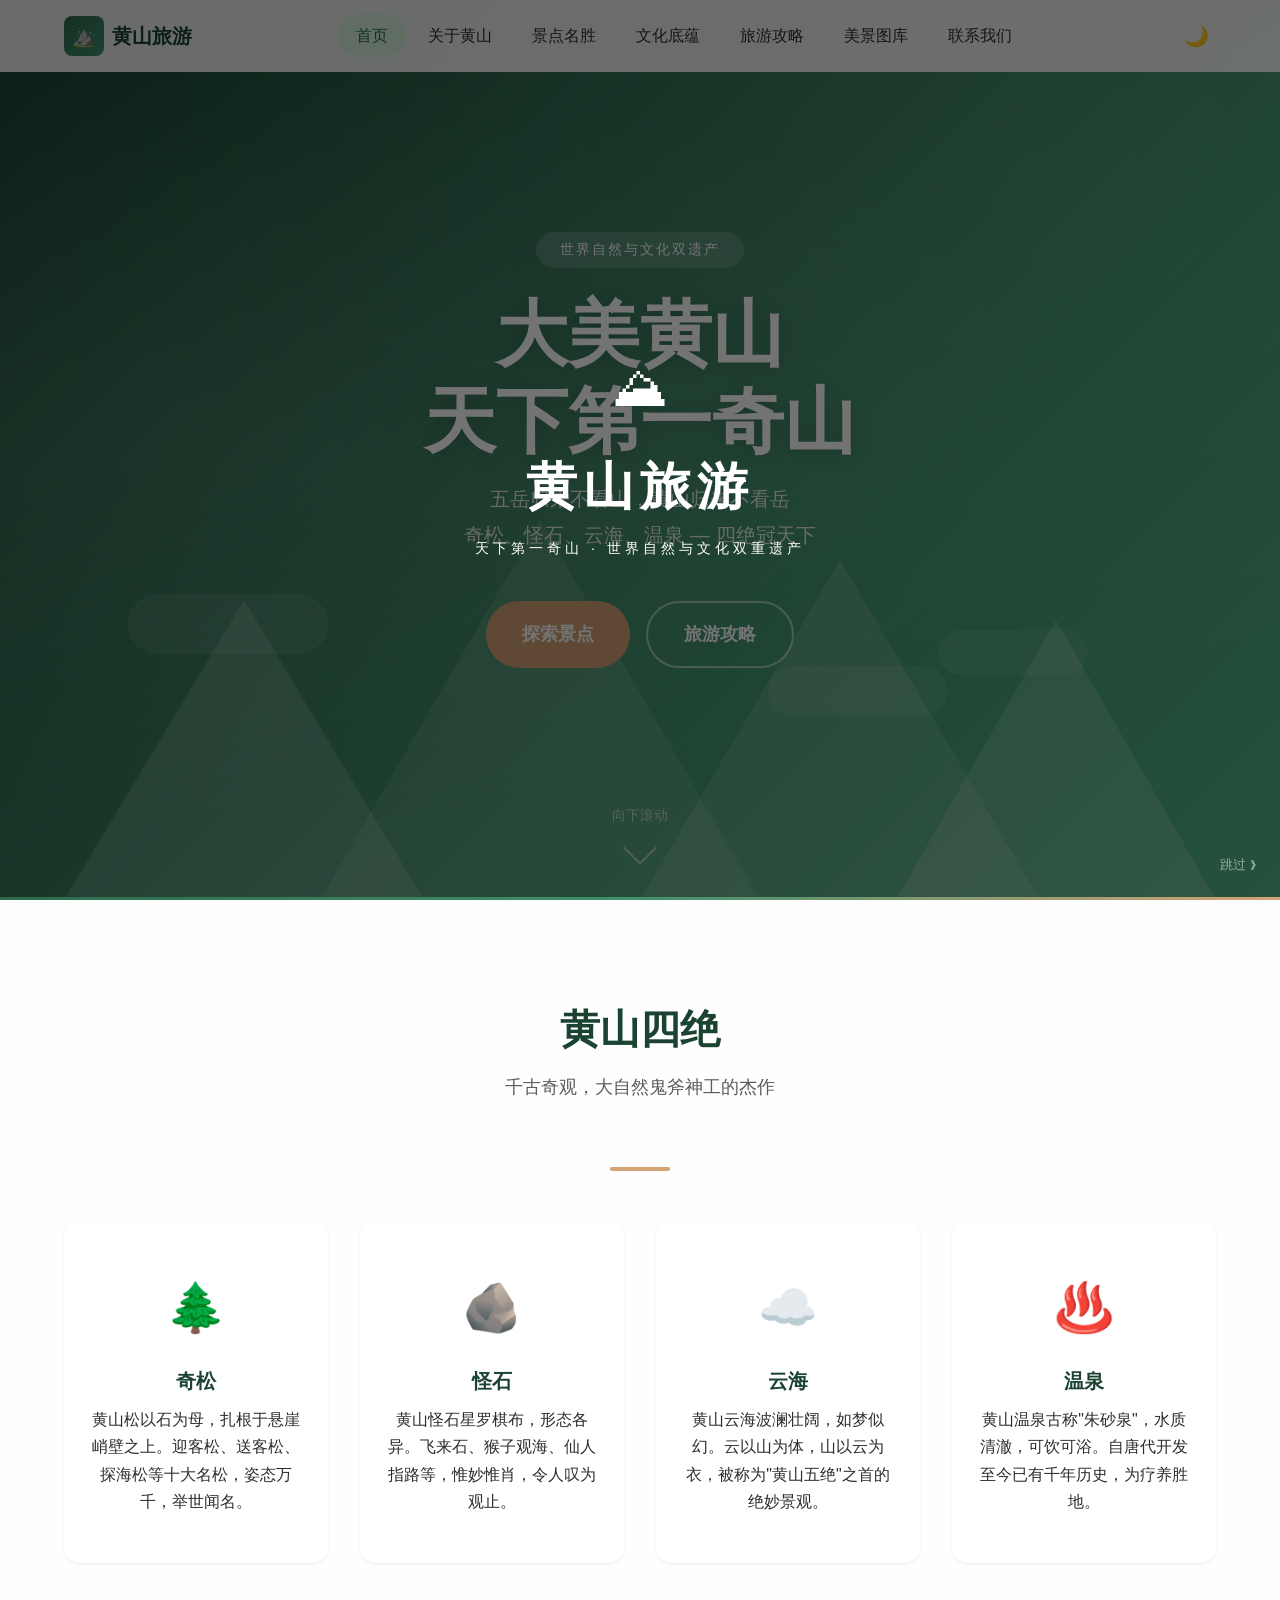
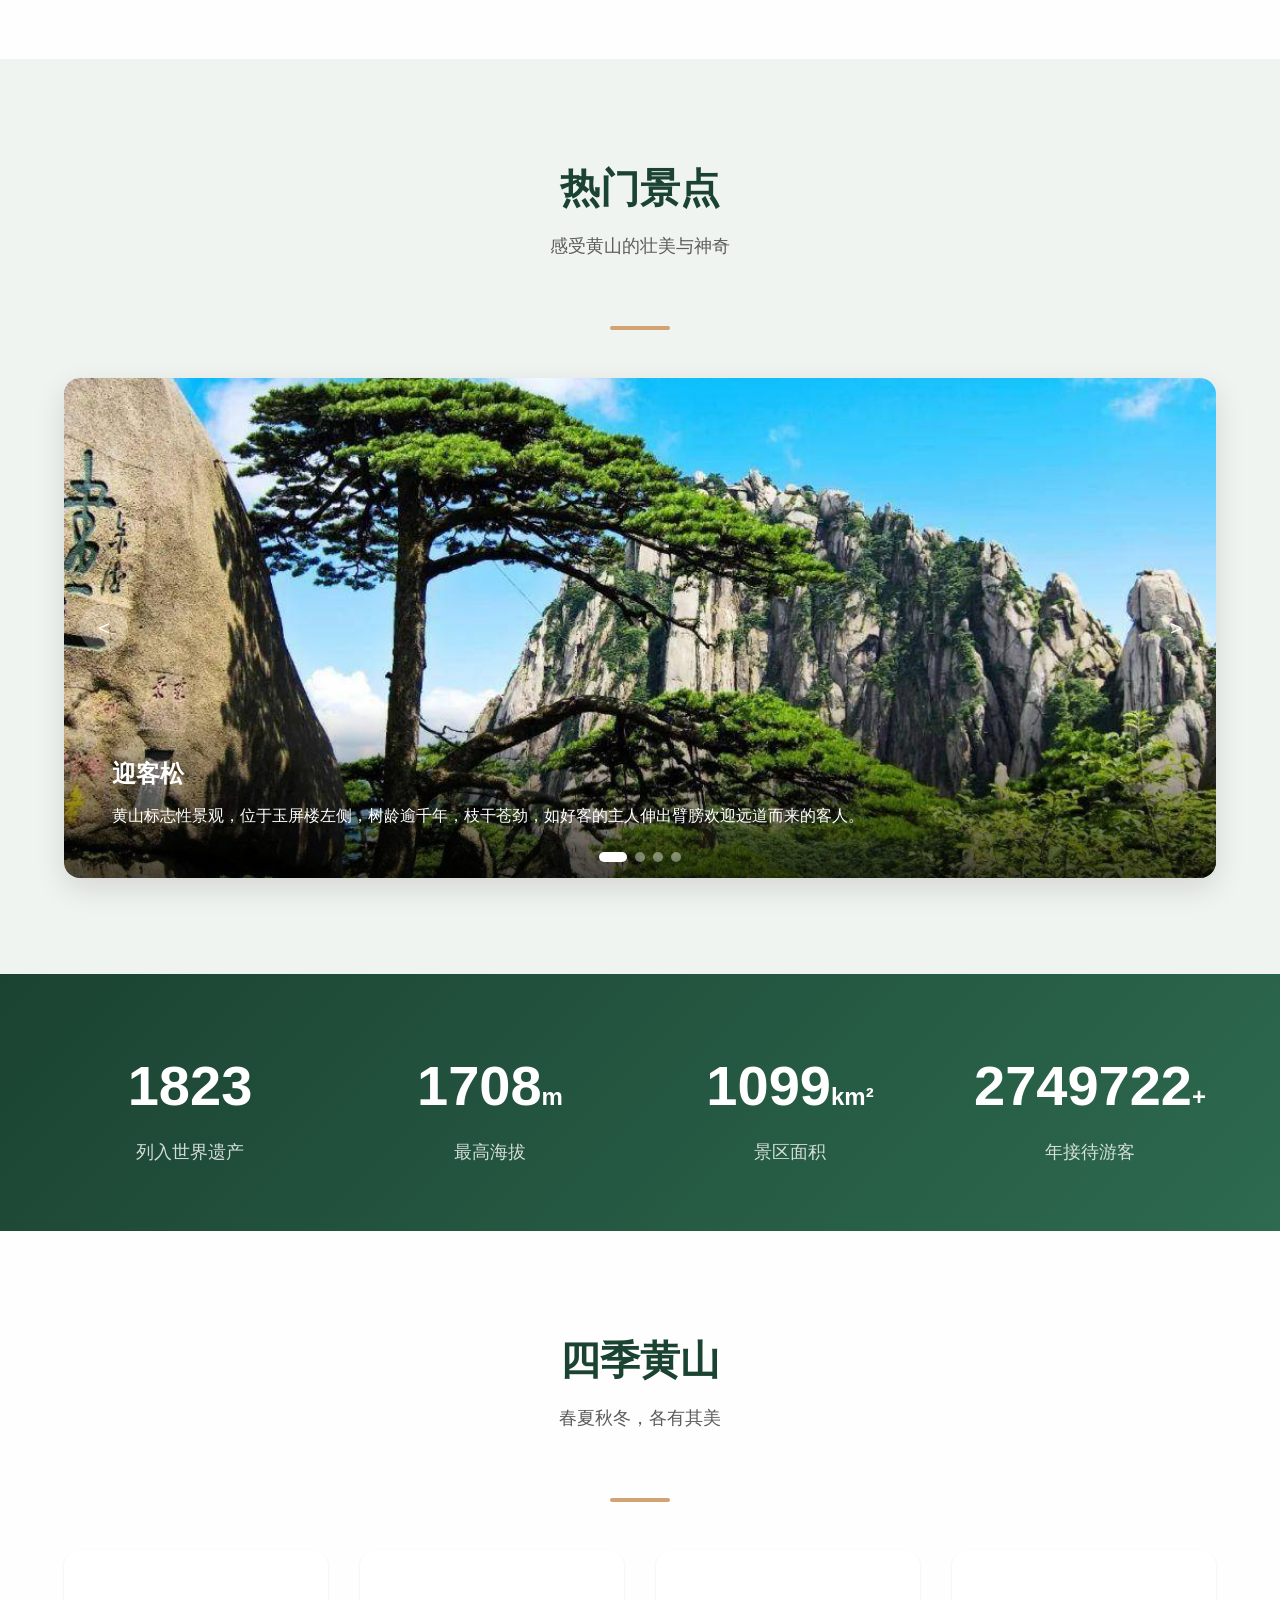
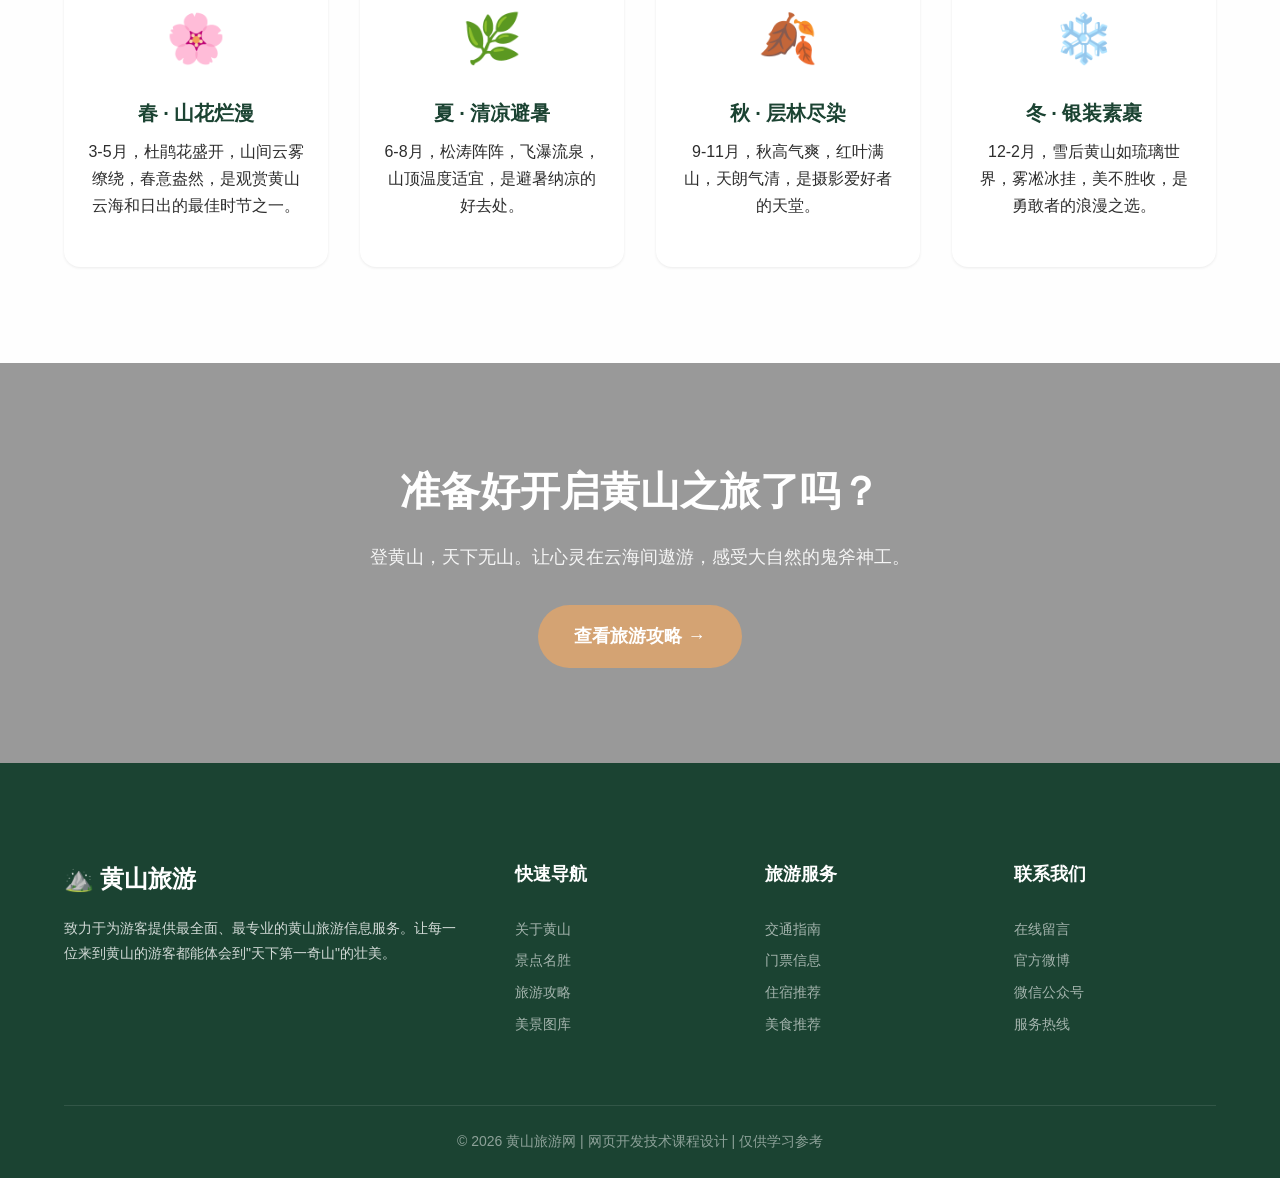
==== commit 60e3e7b9: "feat: 添加开场动画，四组黄山实拍图轮播渐入" ====
--- a/index.html
+++ b/index.html
@@ -10,6 +10,7 @@
   <link rel="icon" href="data:image/svg+xml,<svg xmlns=%22http://www.w3.org/2000/svg%22 viewBox=%220 0 100 100%22><text y=%22.9em%22 font-size=%2290%22>⛰️</text></svg>">
 </head>
 <body>
+  <script src="js/splash.js"></script>
 
   <!-- ============ 导航栏 ============ -->
   <nav class="navbar">
